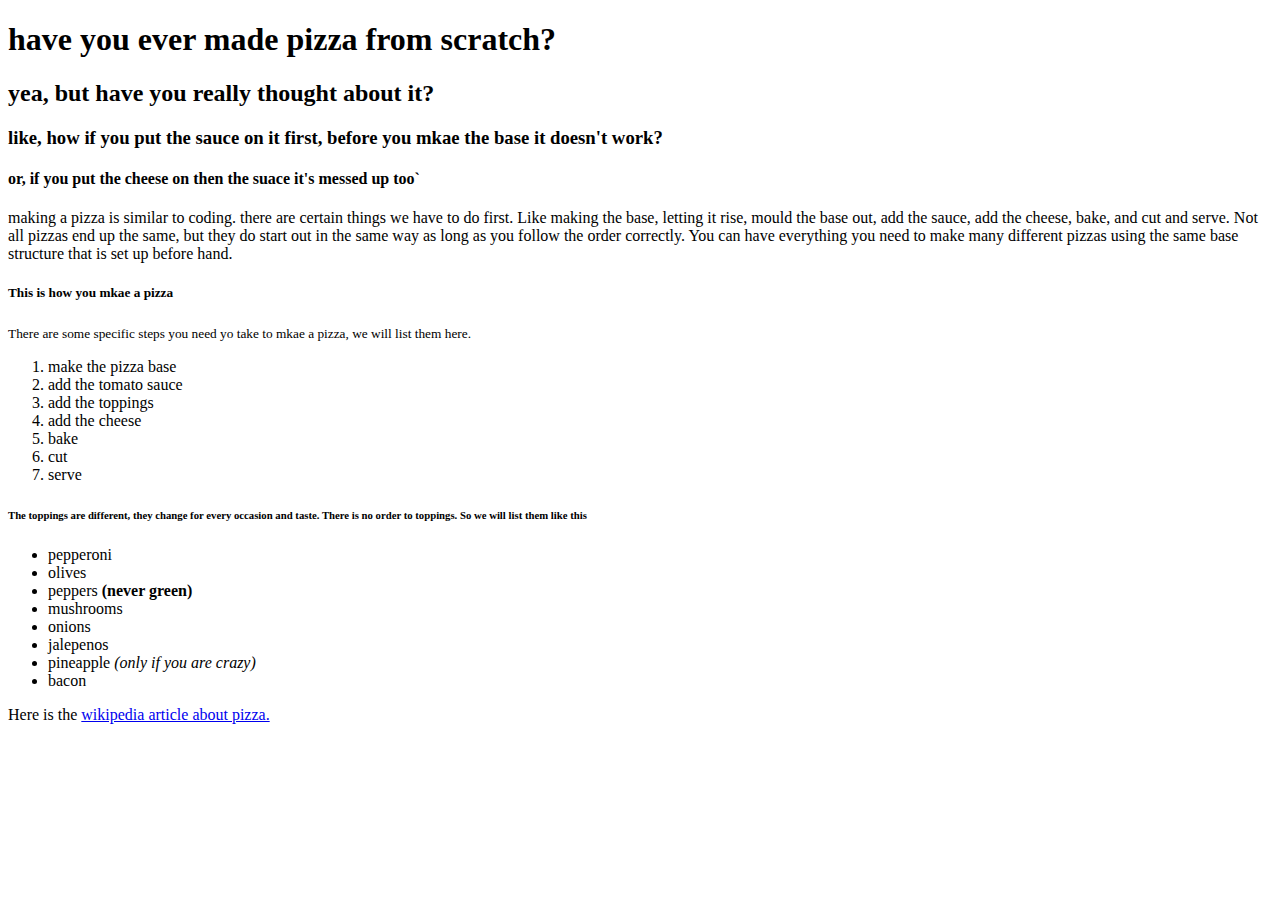
==== index.html @ c8af999b "add hyperlink" ====
<!DOCTYPE html>
<html lang="en">
<head>
    <meta charset="UTF-8">
    <meta http-equiv="X-UA-Compatible" content="IE=edge">
    <meta name="viewport" content="width=device-width, initial-scale=1.0">
    <title>pizza party</title>
</head>

<body>

<!-- add headings here-->

<h1>have you ever made pizza from scratch?</h1>
<h2>yea, but have you really thought about it?</h2>
<h3>like, how if you put the sauce on it first, before you mkae the base it doesn't work?</h3>
<h4>or, if you put the cheese on then the suace it's messed up too`</h4>

<!-- add paragraphs here-->

<p>making a pizza is similar to coding. there are certain things we have to do first. Like making the base,
letting it rise, mould the base out, add the sauce, add the cheese, bake, and cut and serve. Not all pizzas end up the same, but they do 
start out in the same way as long as you follow the order correctly. You can have everything you need to make many different pizzas using the same base
structure that is set up before hand.</p>

<!-- make lists here-->
<h5> This is how you mkae a pizza</h5>
<p><small>There are some specific steps you need yo take to mkae a pizza, we will list them here.</small></p>

<ol>
    <li>make the pizza base</li>
    <li> add the tomato sauce </li>
    <li>add the toppings</li>
    <li> add the cheese</li>
    <li>bake</li>
    <li>cut</li>
    <li>serve</li>
</ol>

<h6>The toppings are different, they change for every occasion and taste. There is no order to toppings. So we will list them like this</h6>

<ul>
    <li>pepperoni</li>
    <li>olives</li>
    <li>peppers <strong>(never green)</strong></li>
    <li>mushrooms</li>
    <li>onions</li>
    <li>jalepenos</li>
    <li>pineapple <em>(only if you are crazy)</em></li>
    <li>bacon</li>
</ul>

<p>Here is the <a href="https://en.wikepedia.org/wiki/pizza" target="_blank">wikipedia article about pizza.</a></p>

</body> 
</html>
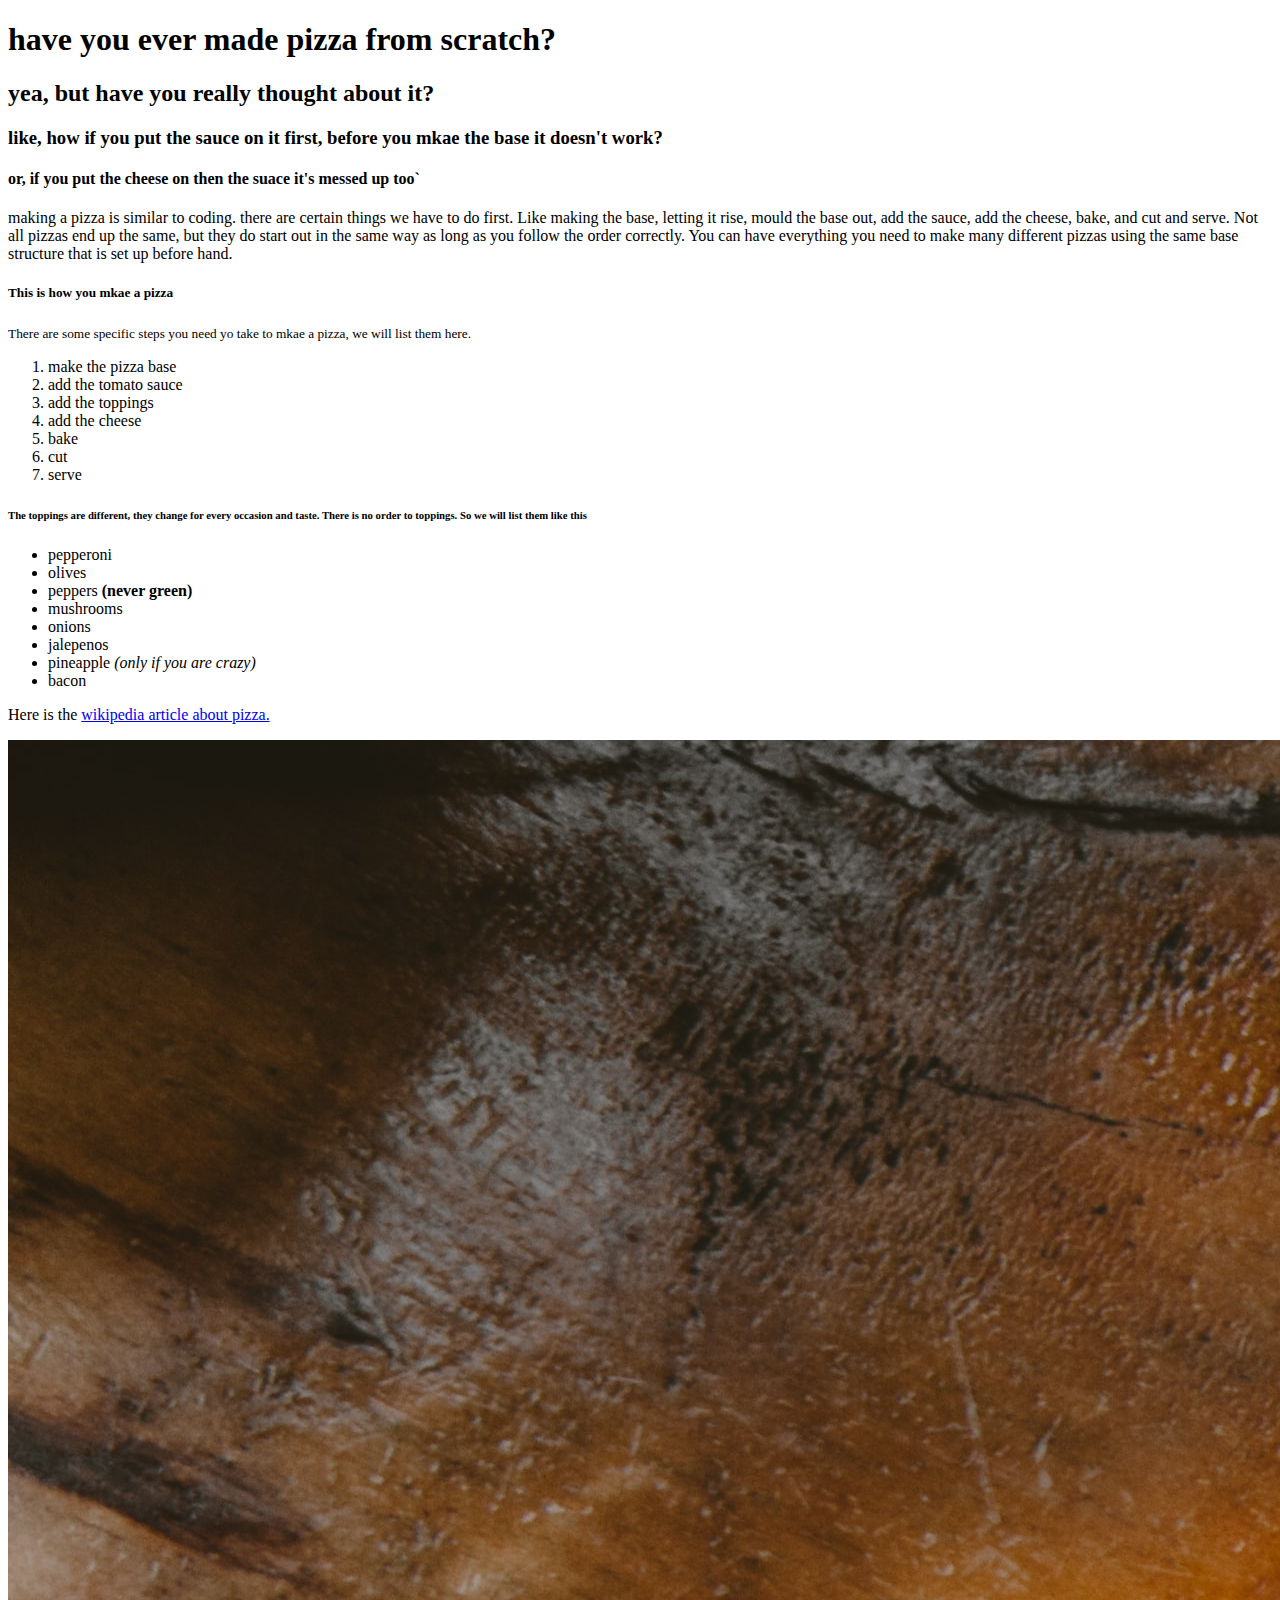
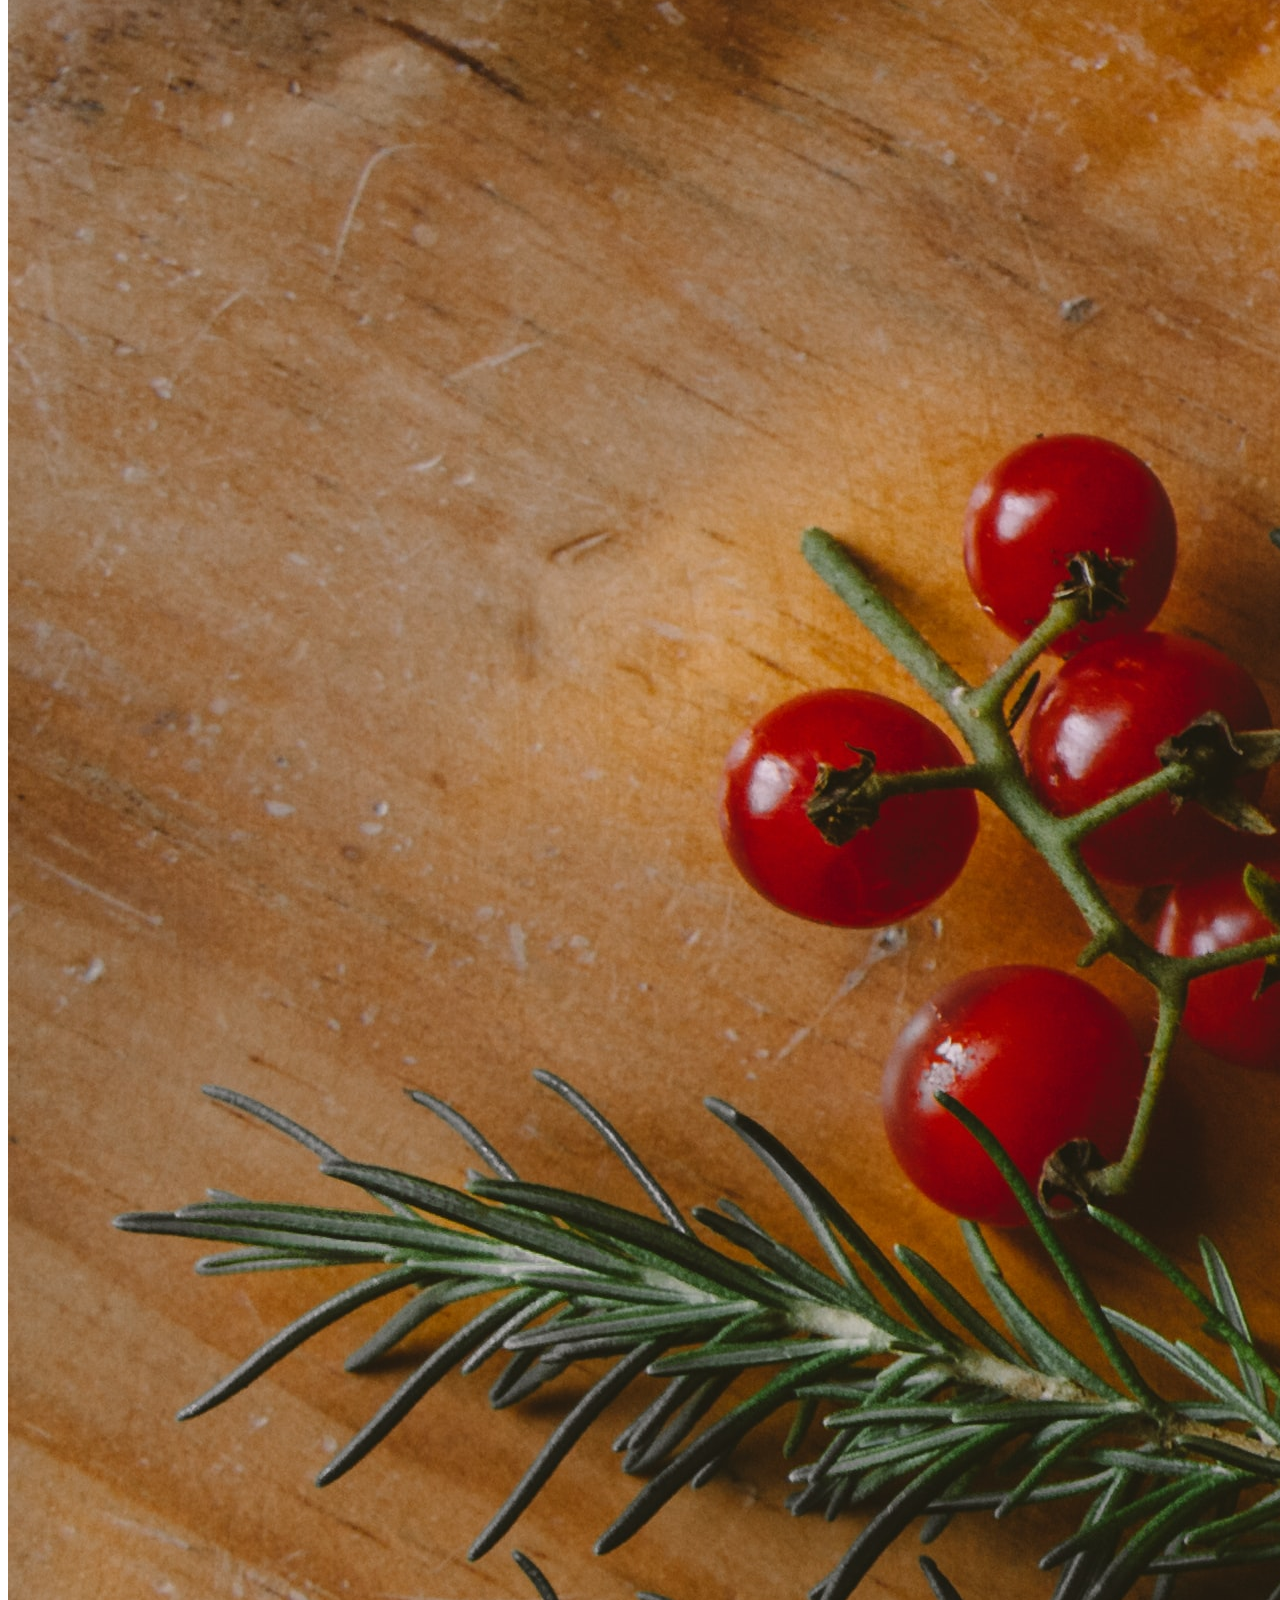
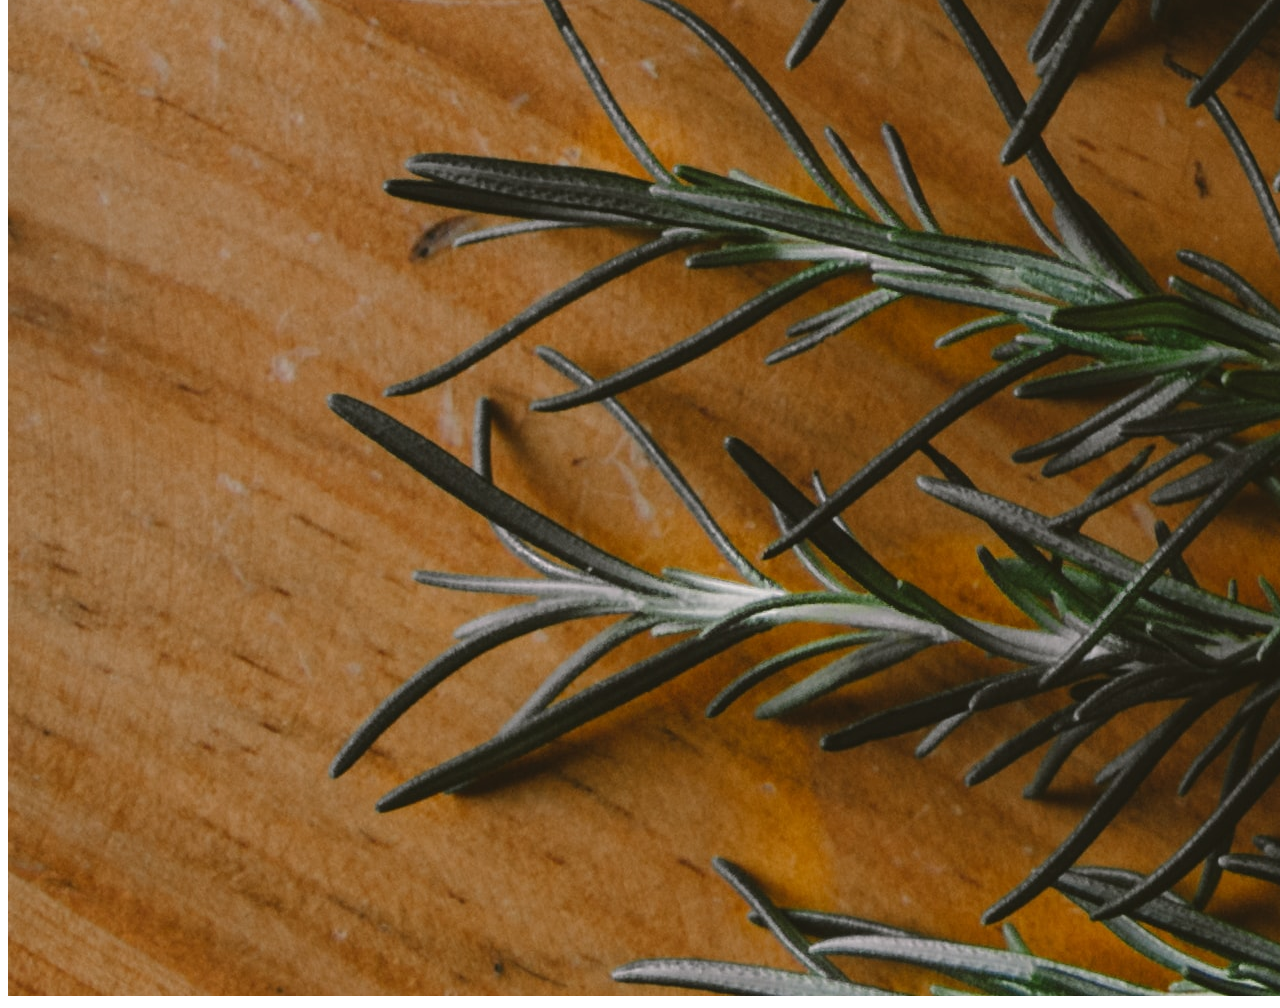
==== commit 3d30eefd: "images" ====
--- a/index.html
+++ b/index.html
@@ -52,5 +52,7 @@
 
 <p>Here is the <a href="https://en.wikepedia.org/wiki/pizza" target="_blank">wikipedia article about pizza.</a></p>
 
+<img src="images/pizza.jpeg.jpg" alt="a picture of a pizza"
+
 </body> 
 </html>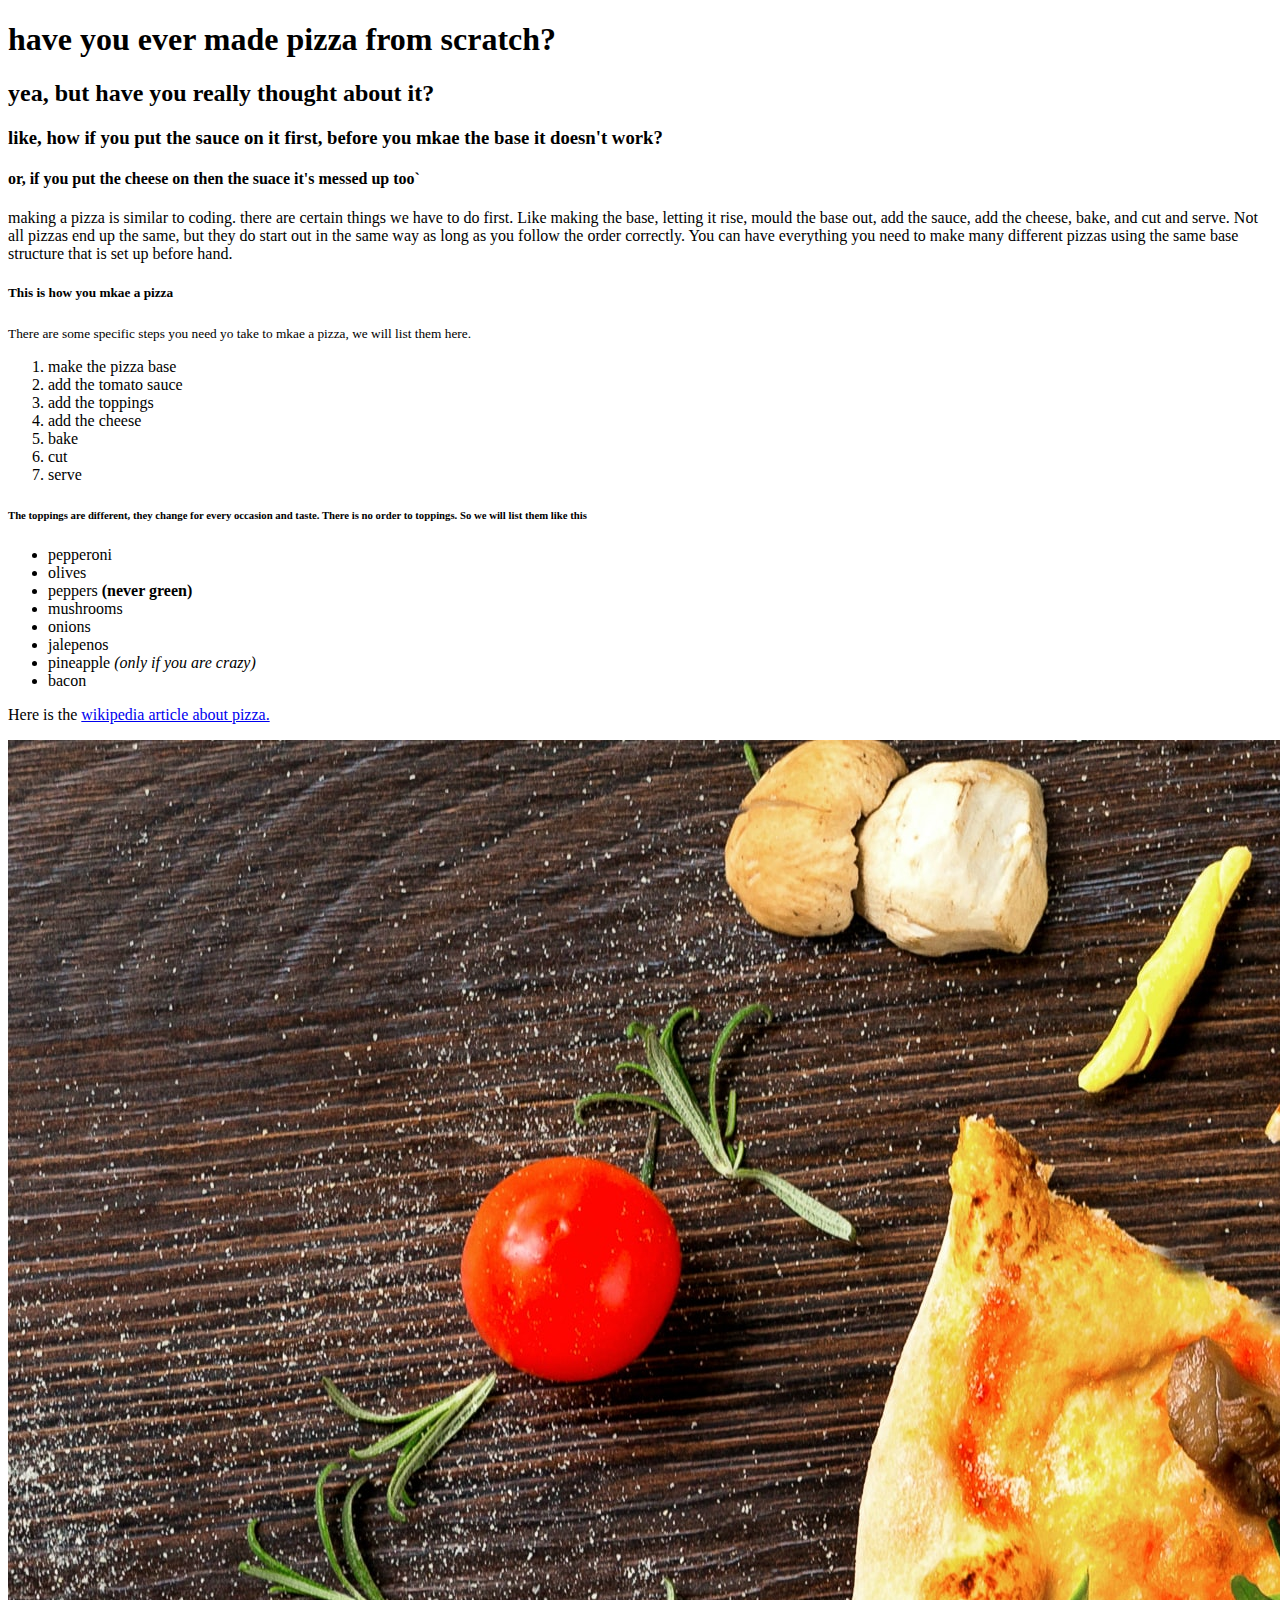
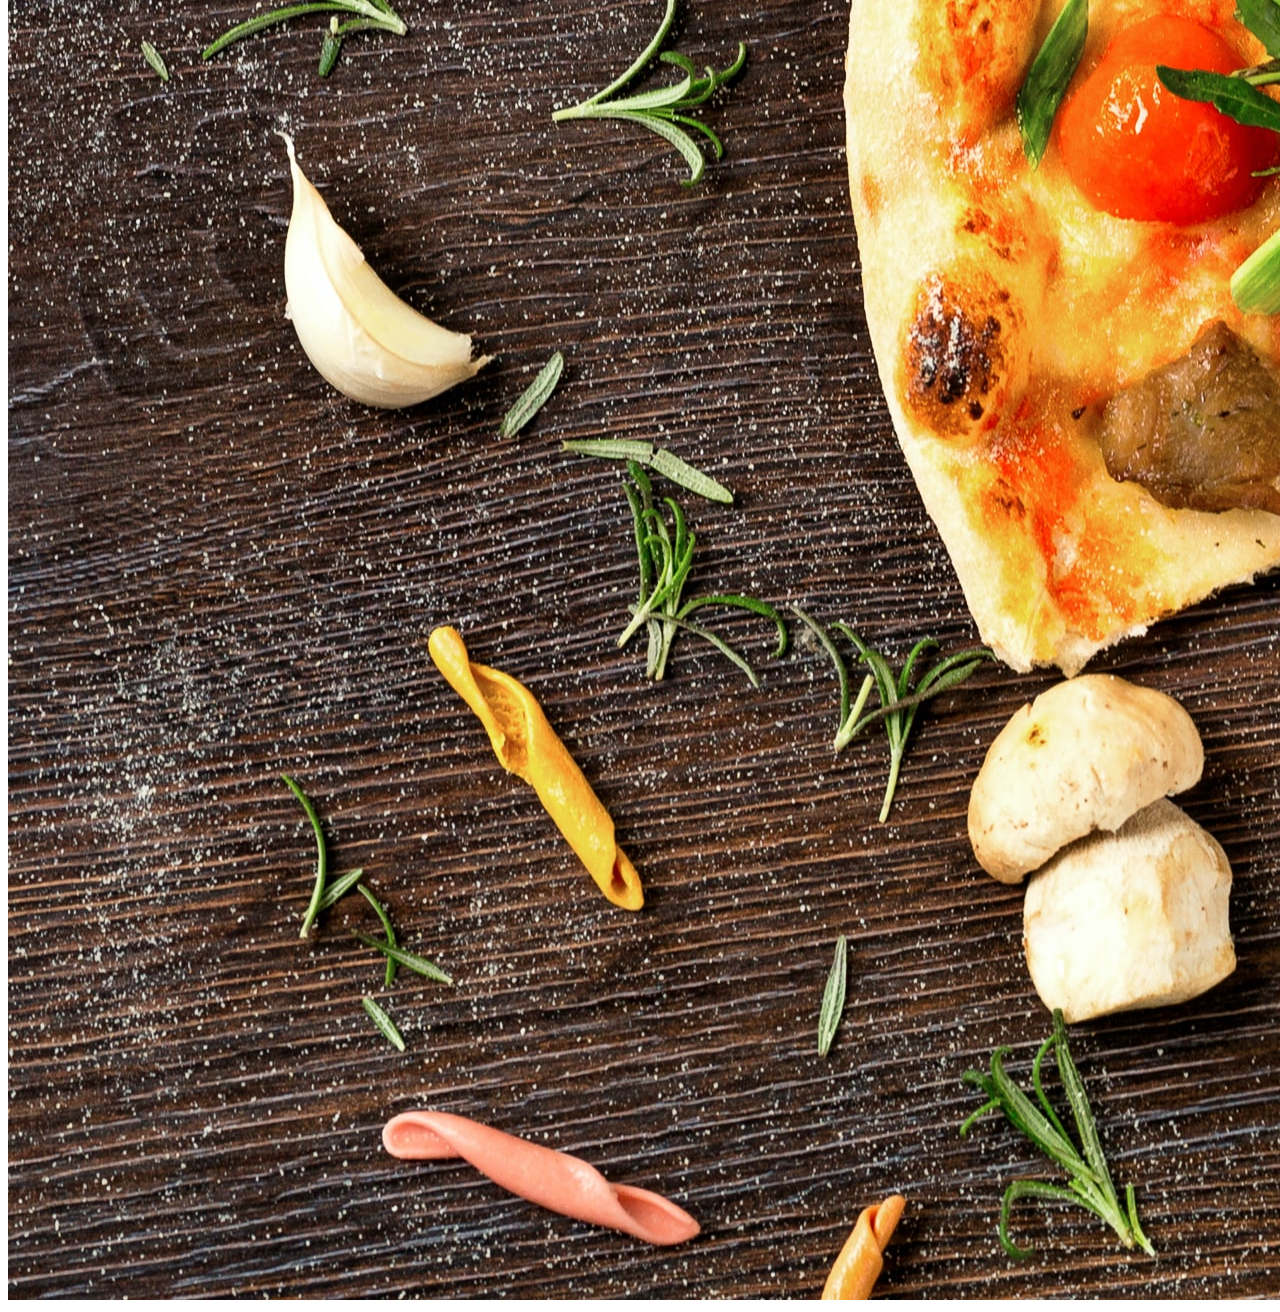
==== commit a0a0d707: "image" ====
--- a/index.html
+++ b/index.html
@@ -52,7 +52,7 @@
 
 <p>Here is the <a href="https://en.wikepedia.org/wiki/pizza" target="_blank">wikipedia article about pizza.</a></p>
 
-<img src="images/pizza.jpeg.jpg" alt="a picture of a pizza"
+<img src="images/pizza.jpg" alt="a picture of a pizza"
 
 </body> 
 </html>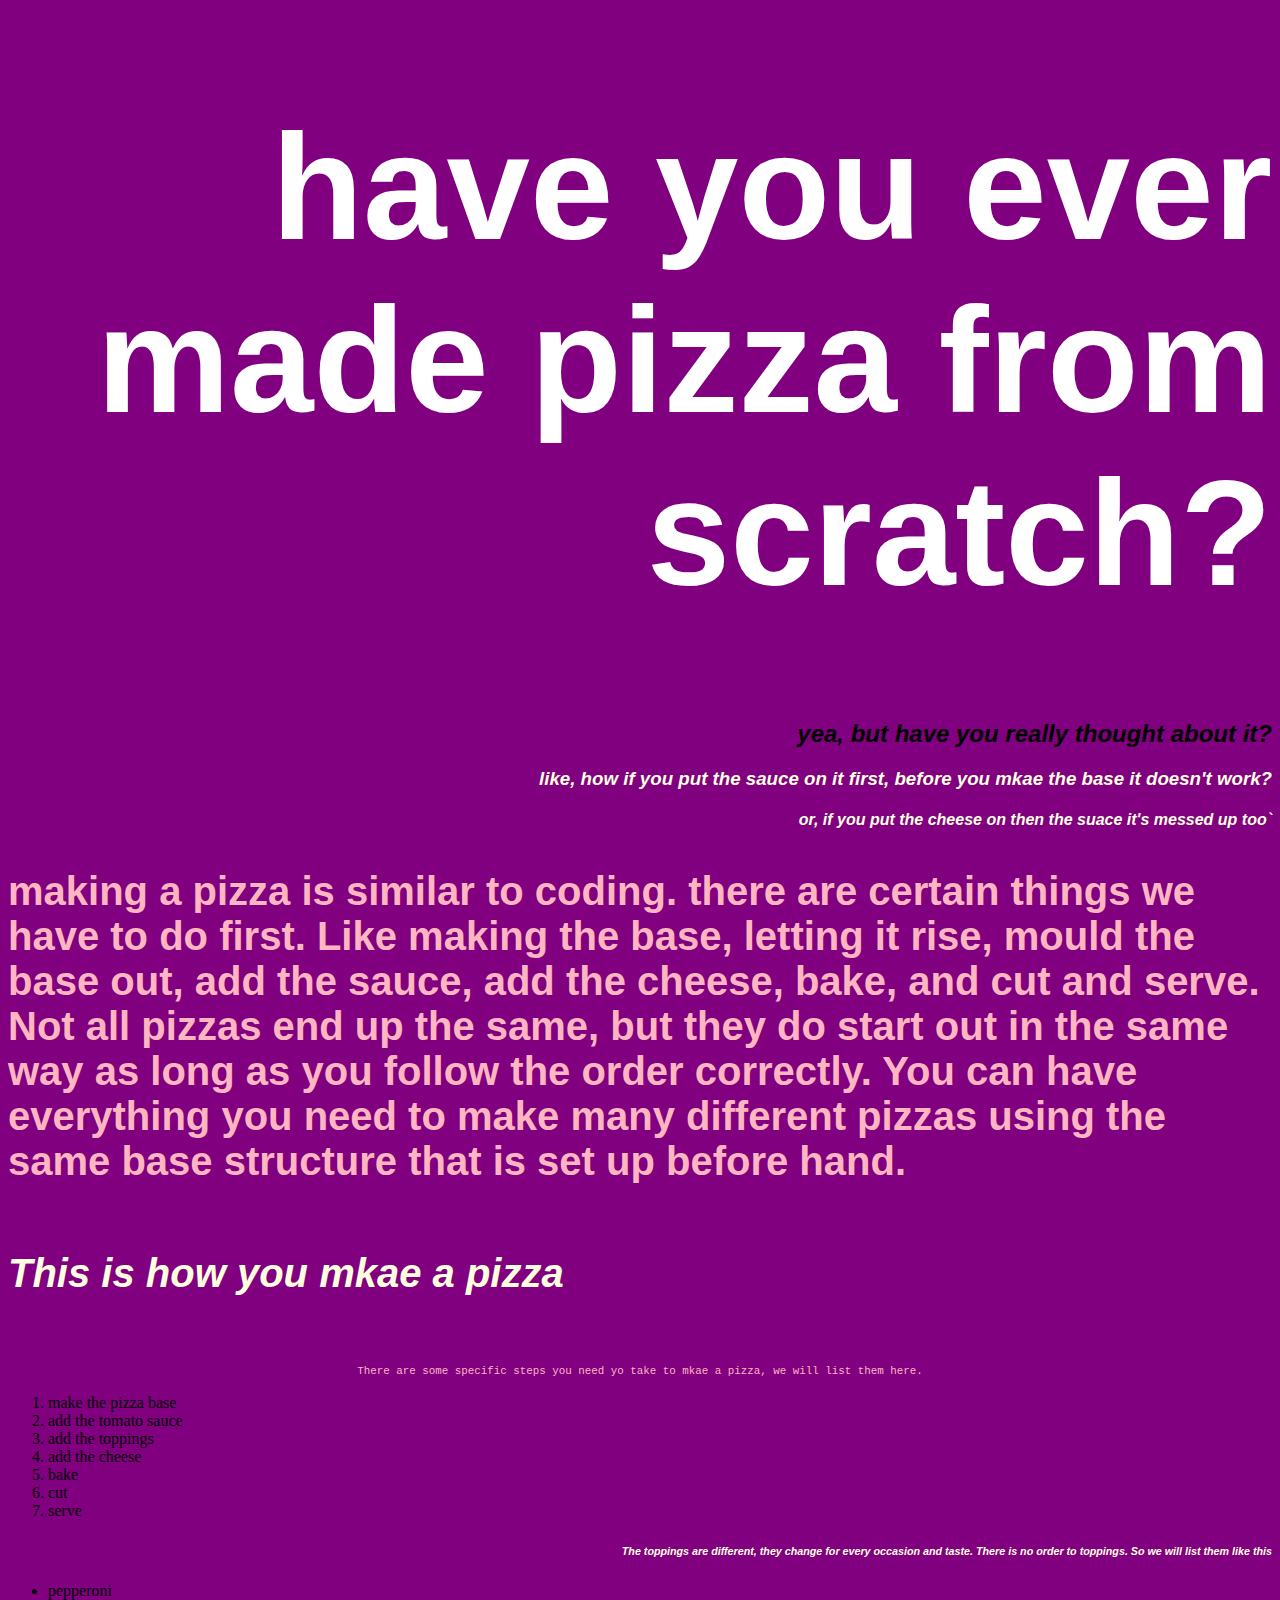
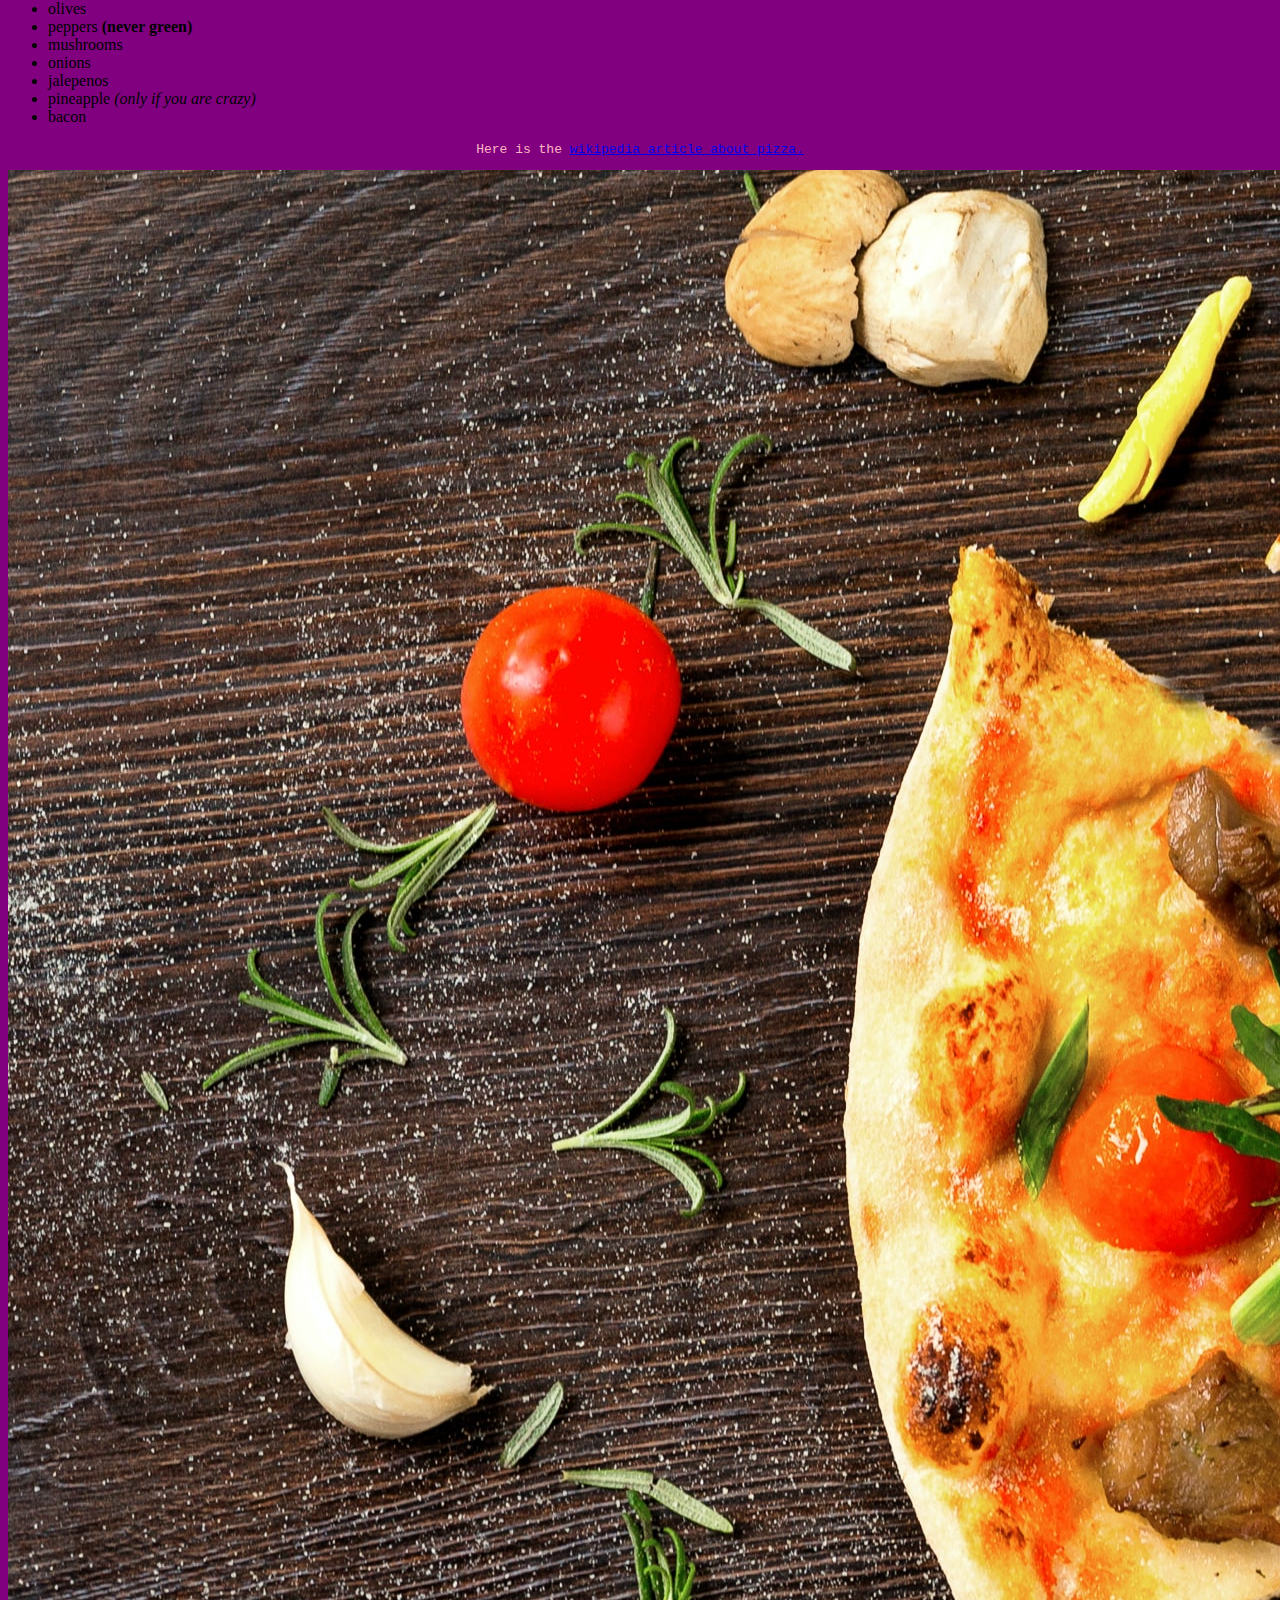
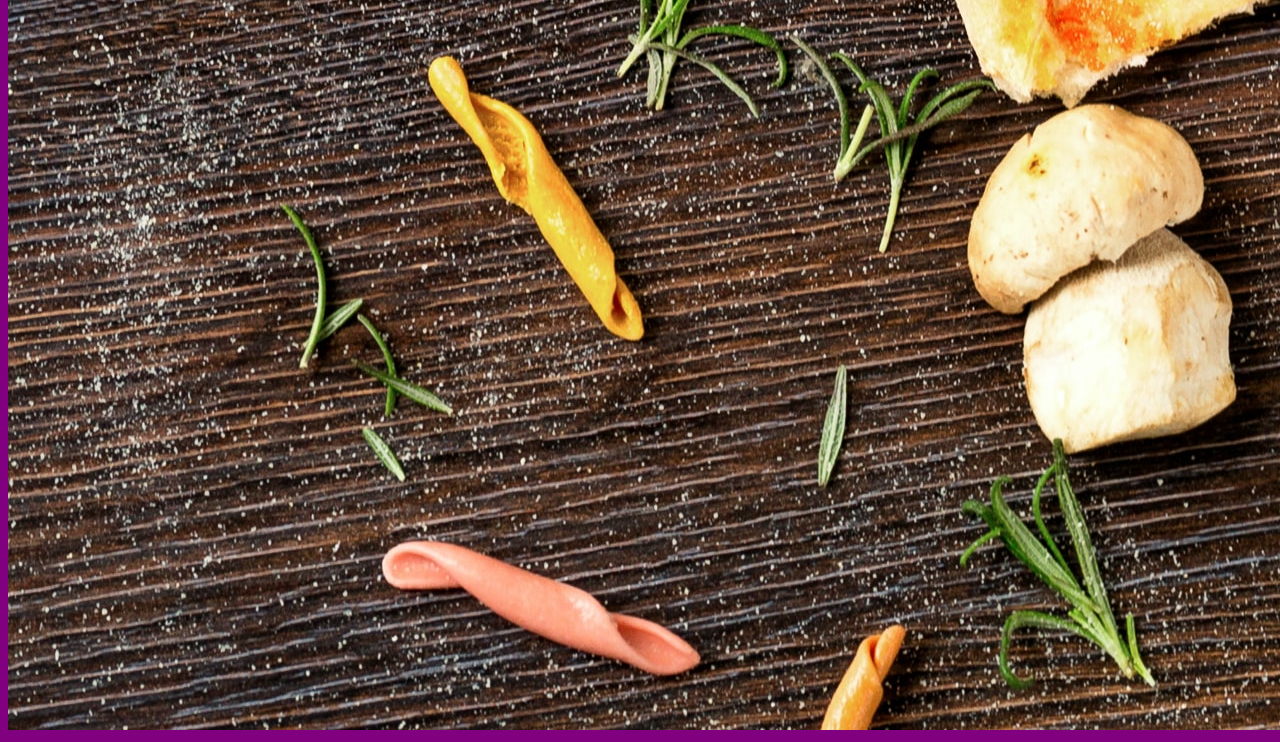
==== commit 6947cd78: "class selector" ====
--- a/index.html
+++ b/index.html
@@ -4,6 +4,9 @@
     <meta charset="UTF-8">
     <meta http-equiv="X-UA-Compatible" content="IE=edge">
     <meta name="viewport" content="width=device-width, initial-scale=1.0">
+    
+    <link rel='stylesheet' href='styles.css'/>
+   
     <title>pizza party</title>
 </head>
 
@@ -18,13 +21,13 @@
 
 <!-- add paragraphs here-->
 
-<p>making a pizza is similar to coding. there are certain things we have to do first. Like making the base,
+<p class="special">making a pizza is similar to coding. there are certain things we have to do first. Like making the base,
 letting it rise, mould the base out, add the sauce, add the cheese, bake, and cut and serve. Not all pizzas end up the same, but they do 
 start out in the same way as long as you follow the order correctly. You can have everything you need to make many different pizzas using the same base
 structure that is set up before hand.</p>
 
 <!-- make lists here-->
-<h5> This is how you mkae a pizza</h5>
+<h5 class="special"> This is how you mkae a pizza</h5>
 <p><small>There are some specific steps you need yo take to mkae a pizza, we will list them here.</small></p>
 
 <ol>
--- a/styles.css
+++ b/styles.css
@@ -0,0 +1,34 @@
+body{
+    background-color: purple;
+}
+p{
+    font-family: monospace;
+    text-align: center;
+    color: lightpink;
+
+}
+h1,h2,h3,h4,h5,h6{
+    font-family: verdana, Geneva, Tahoma, sans-serif;
+    color: lightyellow;
+    font-style: italic;
+    text-align: right;
+}
+
+h1{
+    font-family: Impact, Haettenschweiler, 'Arial Narrow Bold', sans-serif;
+    font-size: 150px;
+    color: white;
+    font-style: normal;
+}
+
+h2{
+    color: black;
+}
+
+.special{
+    font-family:'Gill sans', 'Gill Sans MT', 'Gill Sans', 'Gill Sans MT', Calibri, 'Trebuchet MS', sans-serif;
+font-weight: bold;
+font-size: 40px;
+text-align: left;
+
+}   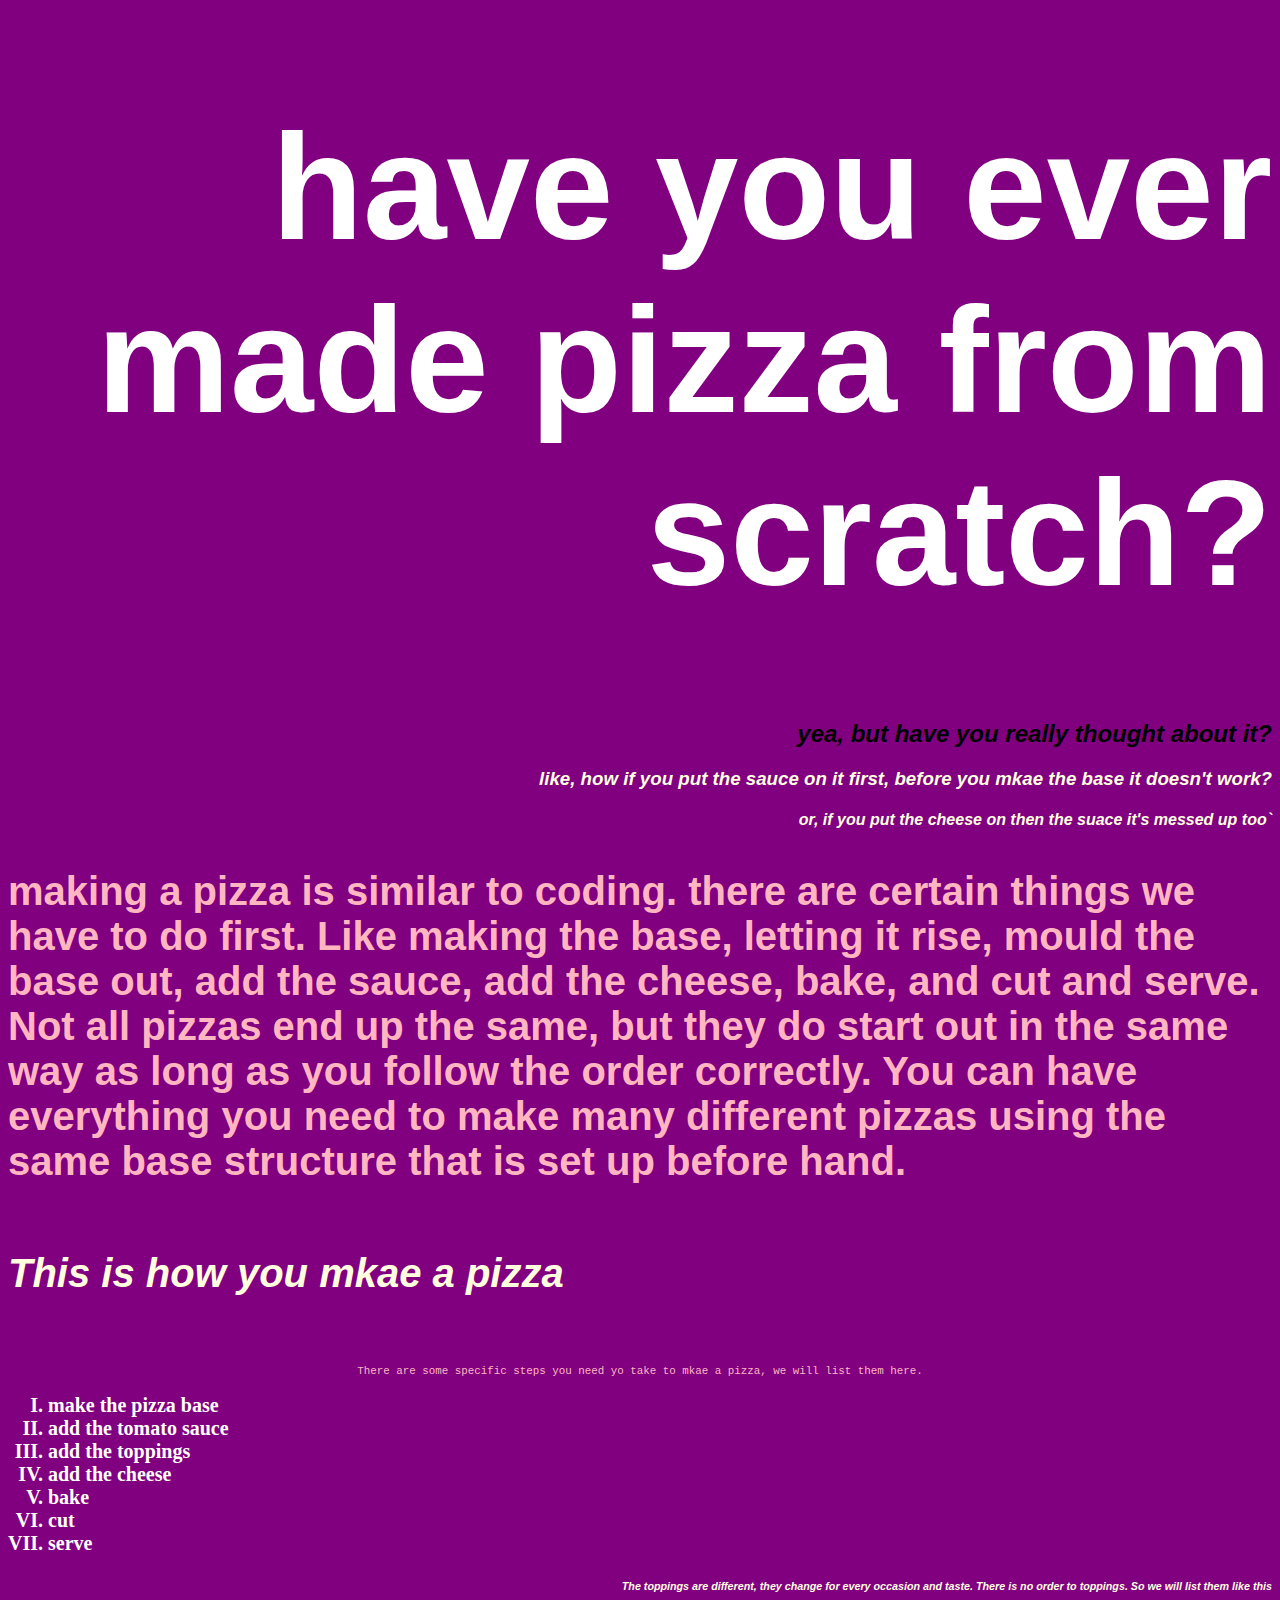
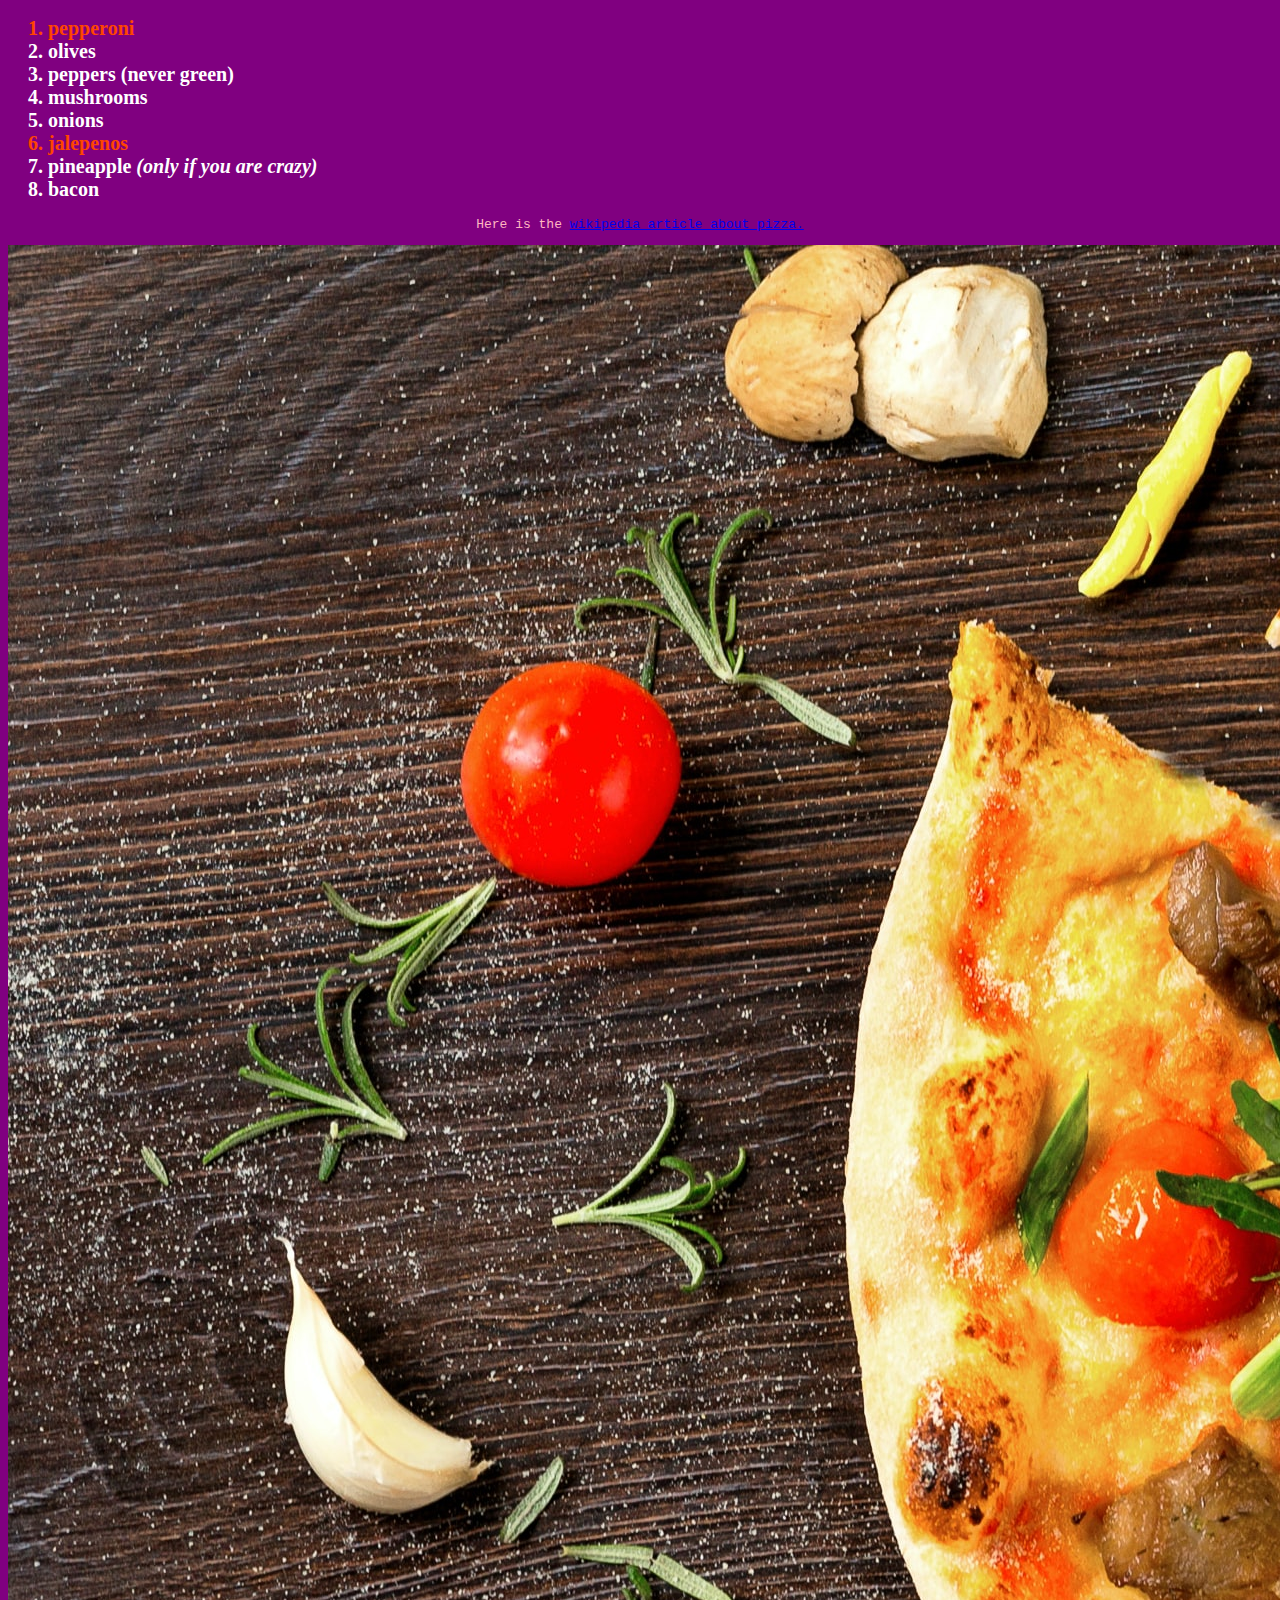
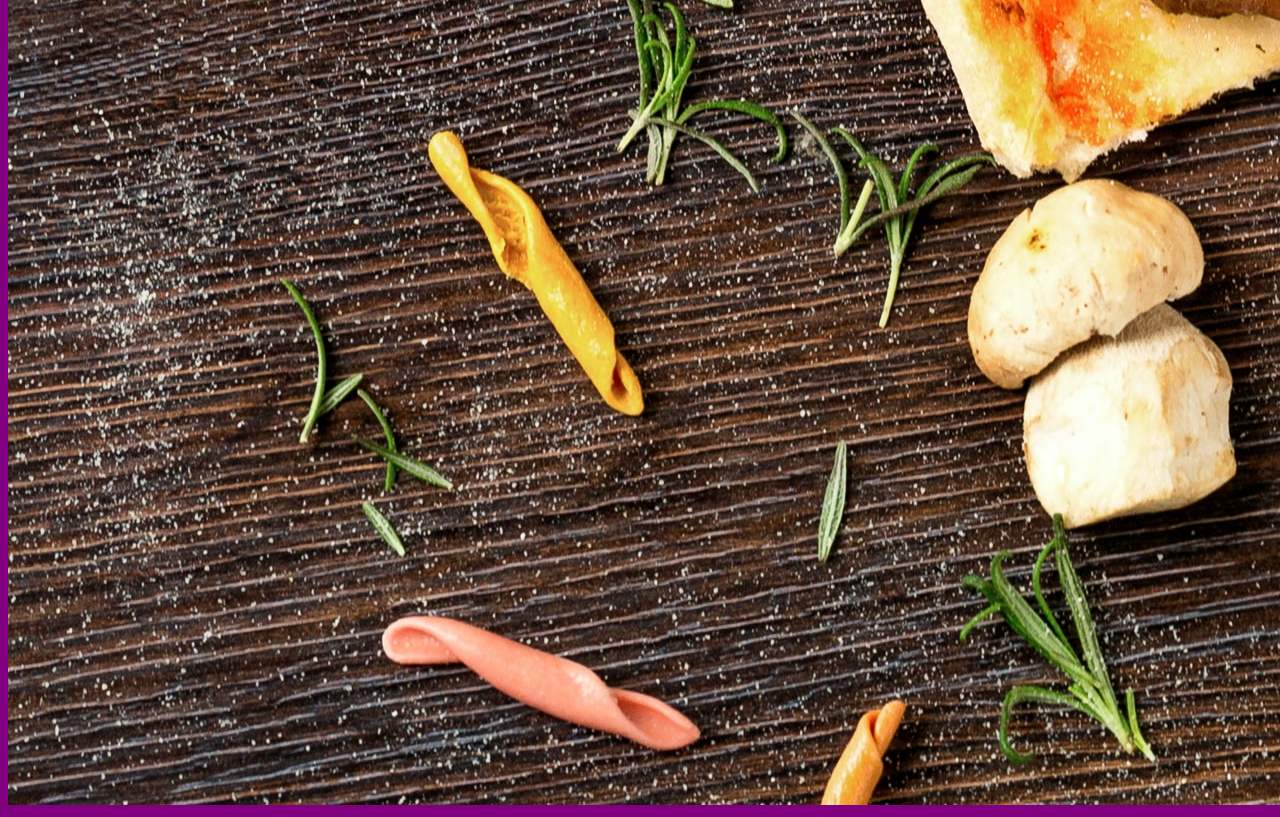
==== commit cb7c4ef4: "fave" ====
--- a/index.html
+++ b/index.html
@@ -43,12 +43,12 @@
 <h6>The toppings are different, they change for every occasion and taste. There is no order to toppings. So we will list them like this</h6>
 
 <ul>
-    <li>pepperoni</li>
+    <li class="fave">pepperoni</li>
     <li>olives</li>
     <li>peppers <strong>(never green)</strong></li>
     <li>mushrooms</li>
     <li>onions</li>
-    <li>jalepenos</li>
+    <li class="fave">jalepenos</li>
     <li>pineapple <em>(only if you are crazy)</em></li>
     <li>bacon</li>
 </ul>
--- a/styles.css
+++ b/styles.css
@@ -31,4 +31,23 @@
 font-size: 40px;
 text-align: left;
 
-}   +}   
+
+ul{
+    list-style-type:sqaure;
+}
+
+ol{
+    list-style-type: upper-roman;
+
+}
+
+li{
+    color: white;
+    font-size: 20px;
+    font-weight: bold;
+}
+
+.fave{
+    color: orangered;
+}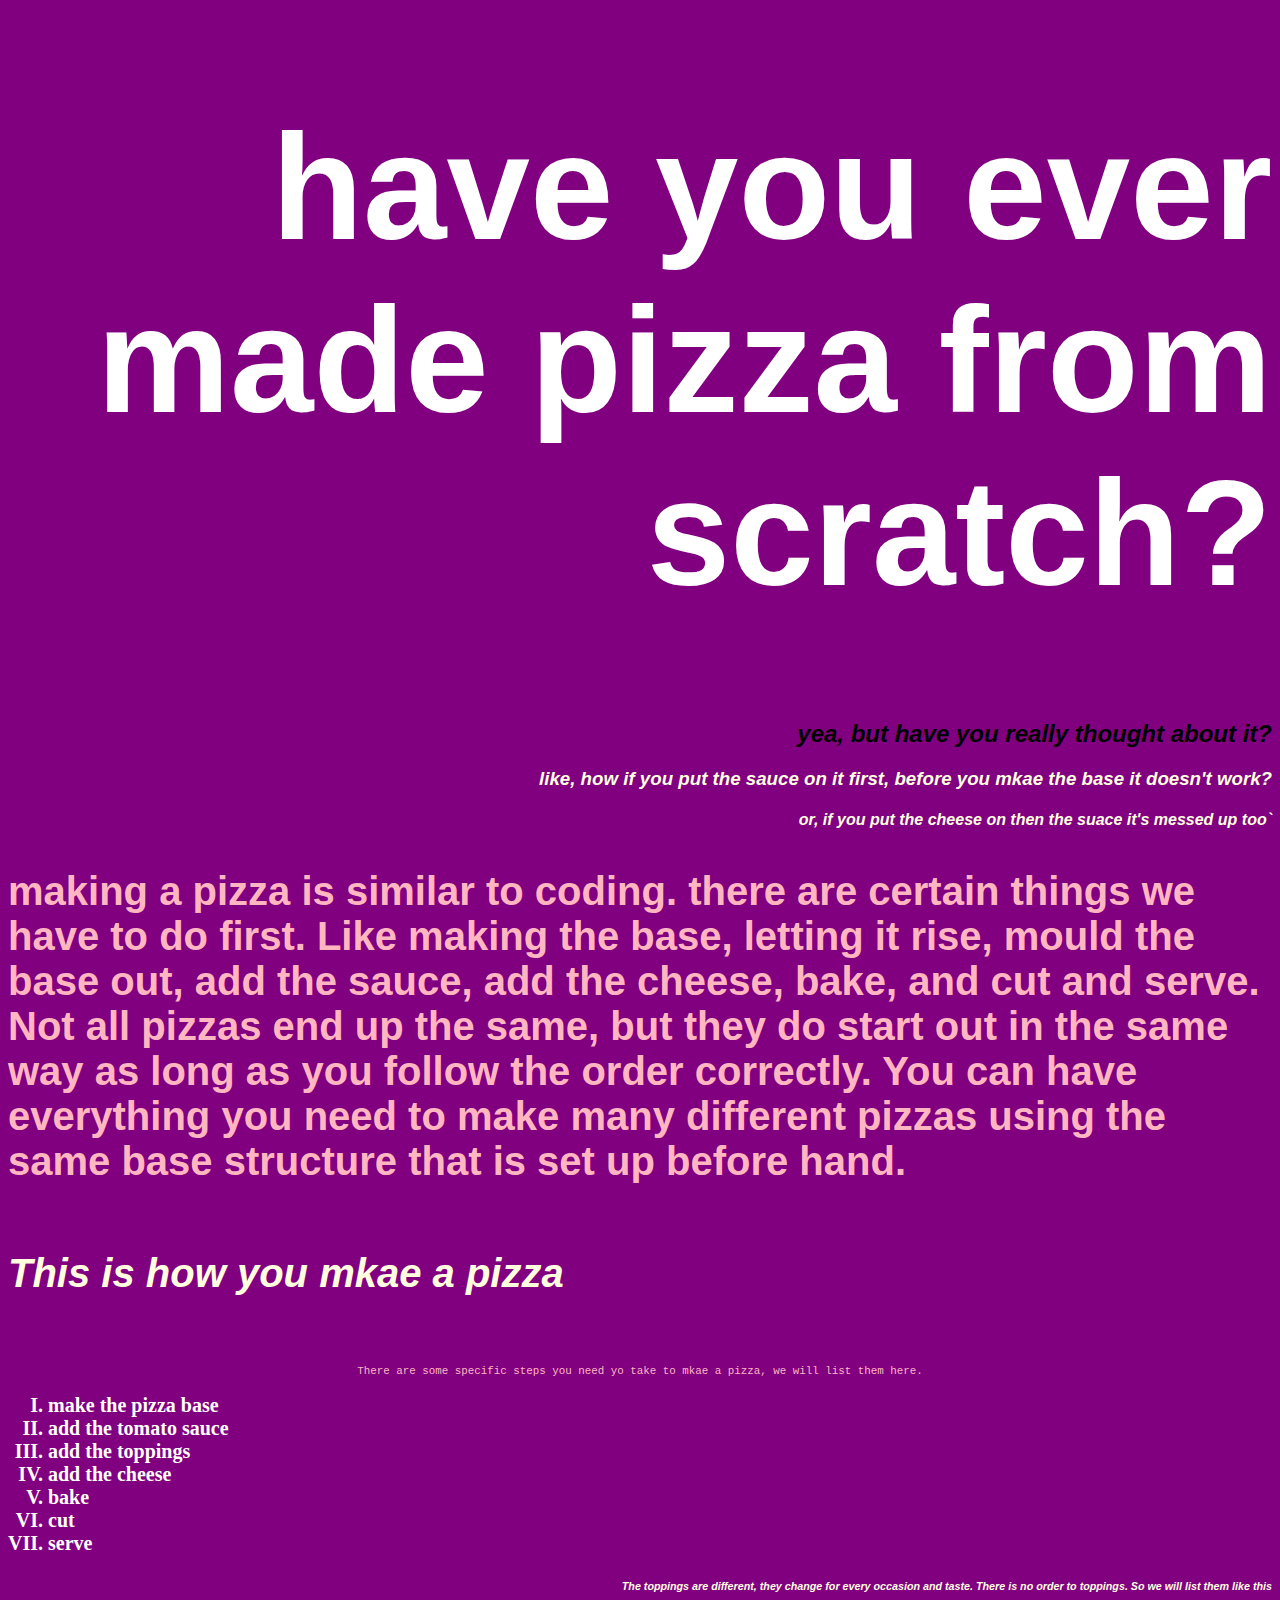
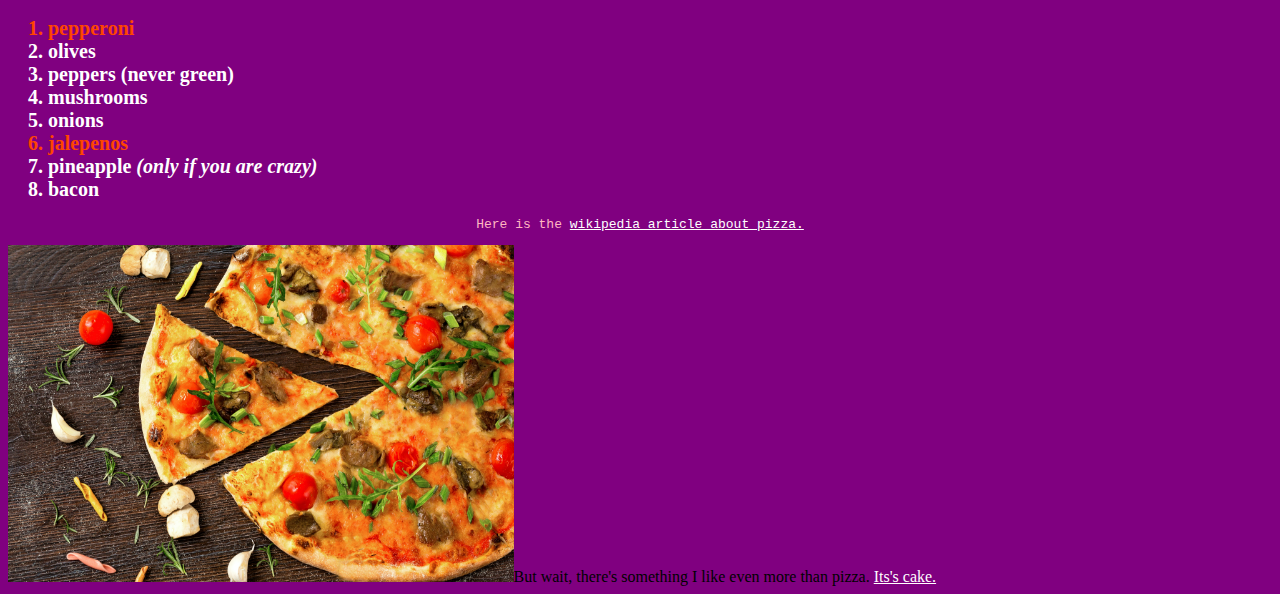
==== commit 578a19df: "." ====
--- a/index.html
+++ b/index.html
@@ -55,7 +55,10 @@
 
 <p>Here is the <a href="https://en.wikepedia.org/wiki/pizza" target="_blank">wikipedia article about pizza.</a></p>
 
-<img src="images/pizza.jpg" alt="a picture of a pizza"
+<img class="pizza" src="images/pizza.jpg" alt="a picture of a pizza"
+<h2>But wait, there's something I like even more than pizza. <a href="cake.html"
+ target="_blank"> Its's cake.
+</a></h2>
 
-</body> 
+</body>
 </html>--- a/styles.css
+++ b/styles.css
@@ -50,4 +50,23 @@
 
 .fave{
     color: orangered;
+}
+
+.pizza{
+    width: 40%;
+}
+
+a{
+    color: white;
+}
+
+/* Cake Page */
+
+.cake-text {
+    font-family: Verdana, Geneva, Tahoma, sans-serif;
+    text-align: left;
+    color: white;
+    font-size: 25px;
+    font-weight: bold;
+
 }